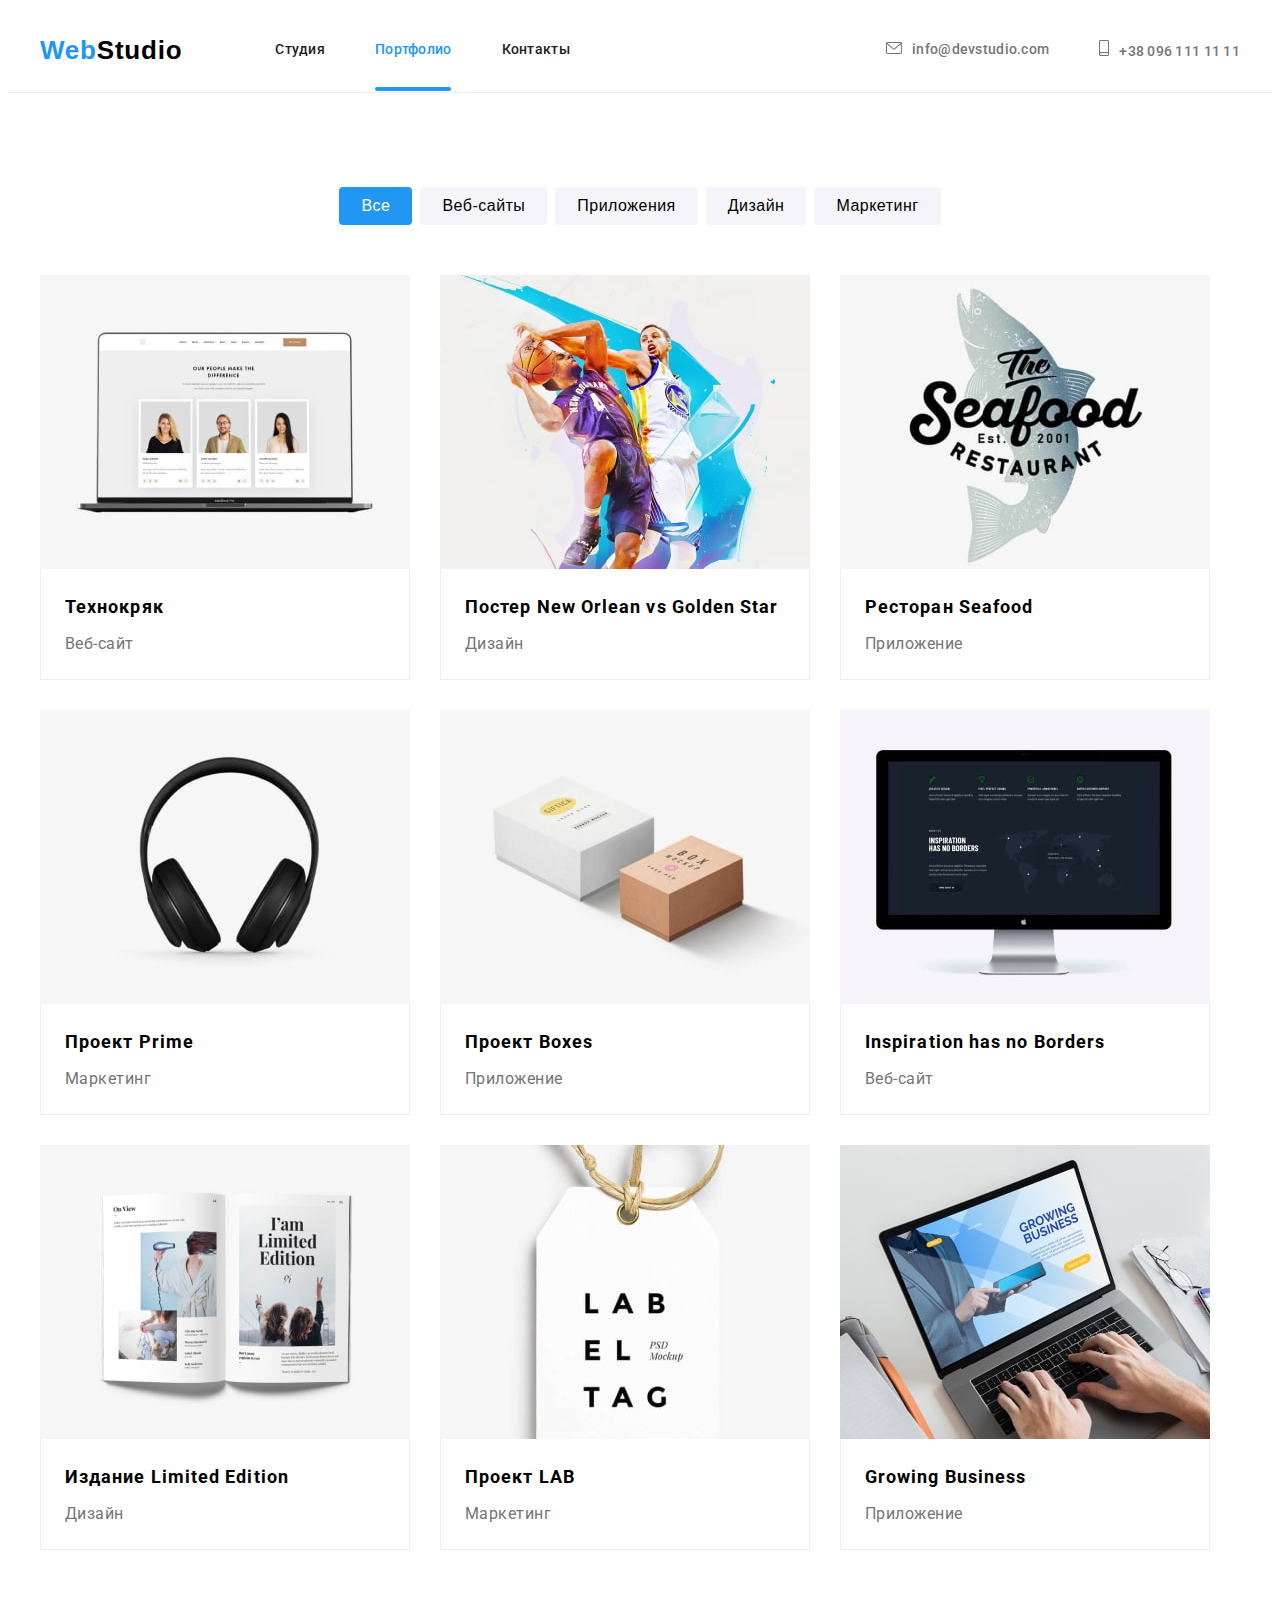
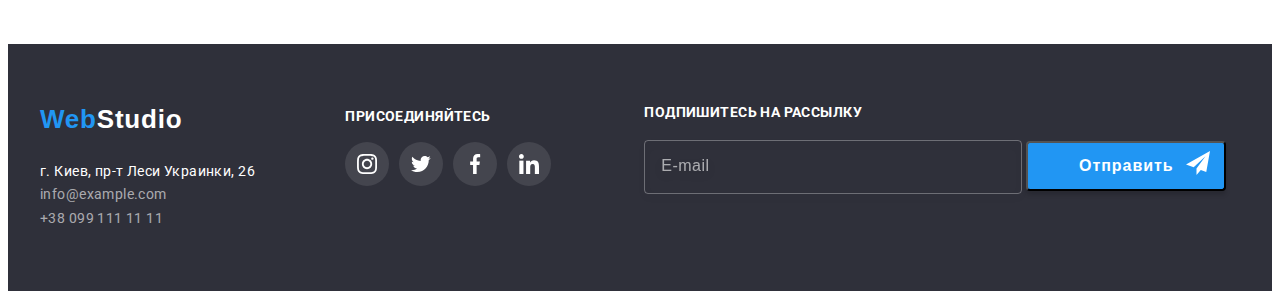
==== portfolio.html @ 410e79f7 "hw6" ====
<!DOCTYPE html>
<html lang="ru">
  <head>
    <meta charset="UTF-8" />
    <meta http-equiv="X-UA-Compatible" content="IE=edge" />
    <meta name="viewport" content="width=device-width, initial-scale=1.0" />
    <title>Web Studio (Version 2.1) portfolio</title>
    <link
      rel="stylesheet"
      href="https://cdnjs.cloudflare.com/ajax/libs/modern-normalize/1.1.0/modern-normalize.min.css"
      integrity="sha512-wpPYUAdjBVSE4KJnH1VR1HeZfpl1ub8YT/NKx4PuQ5NmX2tKuGu6U/JRp5y+Y8XG2tV+wKQpNHVUX03MfMFn9Q=="
      crossorigin="anonymous"
      referrerpolicy="no-referrer"
    />
    <link rel="stylesheet" href="./css/styles.css" />
    <link rel="preconnect" href="https://fonts.googleapis.com" />
    <link rel="preconnect" href="https://fonts.gstatic.com" crossorigin />
    <link
      href="https://fonts.googleapis.com/css2?family=Raleway:wght@700&family=Roboto:wght@400;500;700;900&display=swap"
      rel="stylesheet"
    />
  </head>
  <body>
    <header class="header">
      <div class="container">
        <nav class="header-nav">
          <a class="logo link" href="./index.html">Web<span class="logo-accent">Studio</span></a>
          <ul class="header-list list">
            <li class="header-item">
              <a href="./index.html" class="header-item-link link">Студия</a>
            </li>
            <li class="header-item">
              <a href="./portfolio.html" class="header-item-link link current">Портфолио</a>
            </li>
            <li class="header-item">
              <a href="./index.html" class="header-item-link link">Контакты</a>
            </li>
          </ul>
        </nav>
        <div class="header-conect">
          <ul class="header-list list">
            <li class="header-mail">
              <a class="header-mail-link link" href="mailto:info@devstudio.com">
                <svg class="header-soc-icon" width="16" height="12">
                  <use href="./img/symbol-defs.svg#icon-envelope"></use></svg
                >info@devstudio.com</a
              >
            </li>
            <li class="header-tel">
              <a class="header-tel-link link" href="tel:+380961111111"
                ><svg class="header-soc-icon" width="10" height="16">
                  <use href="./img/symbol-defs.svg#icon-smartphone"></use></svg
                >+38 096 111 11 11</a
              >
            </li>
          </ul>
        </div>
      </div>
    </header>
    <main class="main-portfolio">
      <section class="section menu">
        <div class="container">
          <div class="menu-content">
            <h1 hidden>menu</h1>
            <ul class="menu list">
              <li class="menu-item">
                <button type="button" class="menu-btn current">Все</button>
              </li>
              <li class="menu-item">
                <button type="button" class="menu-btn">Веб-сайты</button>
              </li>
              <li class="menu-item">
                <button type="button" class="menu-btn">Приложения</button>
              </li>
              <li class="menu-item">
                <button type="button" class="menu-btn">Дизайн</button>
              </li>
              <li class="menu-item">
                <button type="button" class="menu-btn">Маркетинг</button>
              </li>
            </ul>
          </div>
          <ul class="portfolio-list list">
            <li class="portfolio-item">
              <div class="portfolio-item-text">
                <img src="./img/img(7).jpg" alt="карттинка с тремя фото" width="370" height="294" />
                <p class="portfolio-top-text">
                  Ресурс предлагает комплексные предложения с разным уровнем функционала и сервисов.
                  Все это позволит посетителю получить исчерпывающие сведения о компании или частном
                  лице.
                </p>
              </div>
              <div class="portfolio-container">
                <h2 class="portfolio-title">Технокряк</h2>
                <p class="portfolio-text">Веб-сайт</p>
              </div>
            </li>
            <li class="portfolio-item">
              <div class="portfolio-item-text">
                <img src="./img/img(8).jpg" alt="два баскетболиста" width="370" height="294" />
                <p class="portfolio-top-text">
                  Ресурс предлагает комплексные предложения с разным уровнем функционала и сервисов.
                  Все это позволит посетителю получить исчерпывающие сведения о компании или частном
                  лице.
                </p>
              </div>
              <div class="portfolio-container">
                <h2 class="portfolio-title">Постер New Orlean vs Golden Star</h2>
                <p class="portfolio-text">Дизайн</p>
              </div>
            </li>
            <li class="portfolio-item">
              <div class="portfolio-item-text">
                <img src="./img/img(9).jpg" alt="лого ресторана" width="370" height="294" />
                <p class="portfolio-top-text">
                  Ресурс предлагает комплексные предложения с разным уровнем функционала и сервисов.
                  Все это позволит посетителю получить исчерпывающие сведения о компании или частном
                  лице.
                </p>
              </div>
              <div class="portfolio-container">
                <h2 class="portfolio-title">Ресторан Seafood</h2>
                <p class="portfolio-text">Приложение</p>
              </div>
            </li>
            <li class="portfolio-item">
              <div class="portfolio-item-text">
                <img src="./img/img(10).jpg" alt="наушники" width="370" height="294" />
                <p class="portfolio-top-text">
                  Ресурс предлагает комплексные предложения с разным уровнем функционала и сервисов.
                  Все это позволит посетителю получить исчерпывающие сведения о компании или частном
                  лице.
                </p>
              </div>
              <div class="portfolio-container">
                <h2 class="portfolio-title">Проект Prime</h2>
                <p class="portfolio-text">Маркетинг</p>
              </div>
            </li>
            <li class="portfolio-item">
              <div class="portfolio-item-text">
                <img src="./img/img(11).jpg" alt="две коробочки" width="370" height="294" />
                <p class="portfolio-top-text">
                  Ресурс предлагает комплексные предложения с разным уровнем функционала и сервисов.
                  Все это позволит посетителю получить исчерпывающие сведения о компании или частном
                  лице.
                </p>
              </div>
              <div class="portfolio-container">
                <h2 class="portfolio-title">Проект Boxes</h2>
                <p class="portfolio-text">Приложение</p>
              </div>
            </li>
            <li class="portfolio-item">
              <div class="portfolio-item-text">
                <img src="./img/img(12).jpg" alt="монитор" width="370" height="294" />
                <p class="portfolio-top-text">
                  Ресурс предлагает комплексные предложения с разным уровнем функционала и сервисов.
                  Все это позволит посетителю получить исчерпывающие сведения о компании или частном
                  лице.
                </p>
              </div>
              <div class="portfolio-container">
                <h2 lang="en" class="portfolio-title">Inspiration has no Borders</h2>
                <p class="portfolio-text">Веб-сайт</p>
              </div>
            </li>
            <li class="portfolio-item">
              <div class="portfolio-item-text">
                <img src="./img/img(13).jpg" alt="книжечка" width="370" height="294" />
                <p class="portfolio-top-text">
                  Ресурс предлагает комплексные предложения с разным уровнем функционала и сервисов.
                  Все это позволит посетителю получить исчерпывающие сведения о компании или частном
                  лице.
                </p>
              </div>
              <div class="portfolio-container">
                <h2 class="portfolio-title">Издание Limited Edition</h2>
                <p class="portfolio-text">Дизайн</p>
              </div>
            </li>
            <li class="portfolio-item">
              <div class="portfolio-item-text">
                <img src="./img/img(14).jpg" alt="ярлык" width="370" height="294" />
                <p class="portfolio-top-text">
                  Ресурс предлагает комплексные предложения с разным уровнем функционала и сервисов.
                  Все это позволит посетителю получить исчерпывающие сведения о компании или частном
                  лице.
                </p>
              </div>
              <div class="portfolio-container">
                <h2 class="portfolio-title">Проект LAB</h2>
                <p class="portfolio-text">Маркетинг</p>
              </div>
            </li>
            <li class="portfolio-item">
              <div class="portfolio-item-text">
                <img src="./img/img(15).jpg" alt="ноутбук" width="370" height="294" />
                <p class="portfolio-top-text">
                  Ресурс предлагает комплексные предложения с разным уровнем функционала и сервисов.
                  Все это позволит посетителю получить исчерпывающие сведения о компании или частном
                  лице.
                </p>
              </div>
              <div class="portfolio-container">
                <h2 lang="en" class="portfolio-title">Growing Business</h2>
                <p class="portfolio-text">Приложение</p>
              </div>
            </li>
          </ul>
        </div>
      </section>
    </main>
    <footer class="footer">
      <div class="container">
        <div class="content-footer">
          <a class="logo-footer link" href="./index.html"
            >Web<span class="logo-accent-footer">Studio</span></a
          >
          <address>
            <ul class="footer-list list link">
              <li class="footer-adress">
                <a
                  class="footer-link link"
                  href="https://goo.gl/maps/JzoebHADmPHZEyWGA"
                  target="_blank"
                  rel="noopener nofollow noreferrer"
                  >г. Киев, пр-т Леси Украинки, 26</a
                >
              </li>
              <li class="footer-adress">
                <a class="footer-link-adress link" href="mailto:info@example.com"
                  >info@example.com</a
                >
              </li>
              <li class="footer-adress">
                <a class="footer-link-adress link" href="tel:+380991111111">+38 099 111 11 11</a>
              </li>
            </ul>
          </address>
        </div>
        <div class="footer-soc">
          <h2 class="footer-soc-title">присоединяйтесь</h2>
          <ul class="footer-soc-list list">
            <li class="footer-soc-item">
              <a href="" class="footer-soc-link link">
                <svg class="footer-soc-icon" width="20" height="20">
                  <use href="./img/symbol-defs.svg#icon-instagram"></use>
                </svg>
              </a>
            </li>
            <li class="footer-soc-item">
              <a href="" class="footer-soc-link link">
                <svg class="footer-soc-icon" width="20" height="20">
                  <use href="./img/symbol-defs.svg#icon-twitter"></use>
                </svg>
              </a>
            </li>
            <li class="footer-soc-item">
              <a href="" class="footer-soc-link link">
                <svg class="footer-soc-icon" width="20" height="20">
                  <use href="./img/symbol-defs.svg#icon-facebook"></use>
                </svg>
              </a>
            </li>
            <li class="footer-soc-item">
              <a href="" class="footer-soc-link link">
                <svg class="footer-soc-icon" width="20" height="20">
                  <use href="./img/symbol-defs.svg#icon-linkedin"></use>
                </svg>
              </a>
            </li>
          </ul>
        </div>
        <div class="footer-subscribe">
          <h2 class="footer-subscribe-title">Подпишитесь на рассылку</h2>
          <label for="footer-subscribe-email" class="footer-subscribe-label"></label>
          <input
            type="email"
            class="footer-subscribe-input"
            name="user-mail"
            id="footer-subscribe-label"
            placeholder="E-mail"
          />
          <button type="submit" class="submit-footer-subscride-btn">
            Отправить<svg class="submit-icon" width="24" height="24">
              <use href="./img/symbol-defs.svg#icon-icon-send"></use>
            </svg>
          </button>
        </div>
      </div>
    </footer>
  </body>
</html>
---- css/styles.css ----
:root {
  --main-color: #212121;
  --first-color: #ffffff;
  --second-color: #757575;
  --accent-color: #2196f3;
  --accent-btn-color: #2196f3;
  --main-background: #ffffff;
}
p,
h1,
h2,
h3,
h4,
h5,
h6 {
  margin: 0;
}
ul,
ol {
  margin: 0;
  padding-left: 0;
}
button {
  cursor: pointer;
}
img {
  display: block;
}
body {
  font-family: 'Roboto', sans-serif;
}
.container {
  width: 1200px;
  margin: 0 auto;
  padding-left: 15px;
  padding-right: 15px;
}
.logo,
.logo-footer {
  padding-bottom: 25px;
  padding-right: 93px;

  font-family: ‘Raleway’, sans-serif;
  font-weight: 700;
  font-size: 26px;
  line-height: 1.19;
  letter-spacing: 0.03em;
  color: var(--accent-color);
  display: block;
}
.logo {
  padding-top: 25px;
}
.logo-accent {
  color: #000;
}
.logo-accent-footer {
  color: var(--first-color);
}
.header {
  border-bottom: 1px solid #ececec;
}
.header-nav {
  display: flex;
  align-items: center;
}
.header-list {
  display: flex;
}
.header .container {
  display: flex;
}
.header-item-portfolio,
.header-mail-portfolio {
  font-weight: 500;
  font-size: 14px;
  line-height: 1.14;
  letter-spacing: 0.02em;
}
.header-item-portfolio {
  color: var(--accent-color);
}
.header-mail-portfolio {
  color: var(--second-color);
}
.header-mail {
  display: flex;
  align-items: center;
}
.header-soc-icon {
  margin-right: 10px;
  fill: #757575;
  align-items: center;

  transition-property: transform;
  transition-duration: 250ms;
  transition-timing-function: cubic-bezier(0.4, 0, 0.2, 1);
}
.header-tel {
  display: flex;
  align-items: center;
}
.header-item-link,
.header-mail-link,
.header-tel-link {
  font-weight: 500;
  font-size: 14px;
  line-height: 1.14;
  letter-spacing: 0.02em;
  display: flex;

  transition-property: transform;
  transition-duration: 250ms;
  transition-timing-function: cubic-bezier(0.4, 0, 0.2, 1);
}
.header-item {
  position: relative;
}
.header-item-link {
  color: var(--main-color);

  display: block;
  padding-top: 32px;
  padding-bottom: 32px;
  margin-right: 50px;
}
.header-item-link.current::after {
  content: '';
  position: absolute;
  width: 60%;
  height: 4px;
  background-color: var(--accent-btn-color);
  border-radius: 2px;
  left: 0;
  bottom: -1px;
}

.header-mail-link,
.header-tel-link {
  color: var(--second-color);

  display: block;
  padding-top: 32px;
  padding-bottom: 32px;
}
.header-mail-link {
  margin-right: 50px;
}
.header-item-link:hover,
.header-item-link:focus,
.header-mail-link:hover,
.header-mail-link:focus,
.header-tel-link:hover,
.header-tel-link:focus {
  color: var(--accent-color);
}
.header-tel-link:hover .header-soc-icon,
.header-tel-link:focus .header-soc-icon,
.header-mail-link:hover .header-soc-icon,
.header-mail-link:focus .header-soc-icon {
  fill: var(--accent-btn-color);
}
.header-conect {
  margin-left: auto;
}
.section {
  padding: 94px 15px;
}
.hero {
  max-width: 1600px;
  margin: 0 auto;
  background: #2f303a;
  background-image: linear-gradient(rgba(47, 48, 58, 0.4), rgba(47, 48, 58, 0.4)),
    url(../img/hero-Img-min.jpg);
  background-repeat: no-repeat;
  background-position: center;
  background-size: cover;
  padding-top: 200px;
  padding-bottom: 200px;
  margin: auto;
}
.hero-title {
  font-weight: 900;
  font-size: 44px;
  line-height: 1.36;
  color: var(--first-color);
  letter-spacing: 0.06em;
  text-transform: uppercase;
  margin-bottom: 30px;
  text-align: center;
}
.hero-button {
  background: var(--accent-btn-color);
  box-shadow: 0px 4px 4px rgba(0, 0, 0, 0.15);
  border-radius: 4px;
  font-weight: 700;
  font-size: 16px;
  line-height: 1.87;
  letter-spacing: 0.06em;
  color: var(--first-color);
  border-style: none;
  padding: 10px 32px;
  margin-left: 480px;
  margin-right: 480px;

  transition-property: transform;
  transition-duration: 250ms;
  transition-timing-function: cubic-bezier(0.4, 0, 0.2, 1);
}
.hero-button:hover {
  background: #188ce8;
}
.hero-button:focus {
  background-color: var(--main-background);
  color: #000;
}
.menu,
.team-list,
.about-list {
  display: flex;
}

.menu-content {
  display: flex;
  justify-content: center;

  margin-bottom: 50px;
}
.menu-item + .menu-item {
  margin-left: 8px;
}
.menu-btn {
  border-radius: 4px;
  padding: 6px 22px;
  margin: 0 auto;

  font-weight: 500;
  font-size: 16px;
  line-height: 1.62;
  letter-spacing: 0.03em;
  background: #f5f4fa;
  border-style: none;
  transition-property: background;
  transition-duration: 250ms;
  transition-timing-function: cubic-bezier(0.4, 0, 0.2, 1);
}
.menu-btm:not(:last-child) {
  margin-right: 8px;
}
.menu-btn:hover {
  background: var(--accent-btn-color);
  box-shadow: 0px 3px 1px rgba(0, 0, 0, 0.1), 0px 1px 2px rgba(0, 0, 0, 0.08),
    0px 2px 2px rgba(0, 0, 0, 0.12);
  color: var(--first-color);
}
button.current {
  background: var(--accent-btn-color);
  color: var(--first-color);
}
a.current {
  color: var(--accent-color);
}
.about {
  font-weight: 700;
  font-size: 36px;
  line-height: 1.17;
  letter-spacing: 0.03em;
  color: var(--main-color);
  padding-bottom: 0;
}
.about-contant {
  width: 270px;
}
.about-title {
  margin-bottom: 10px;
}
.about-list {
  display: inline-block;
  display: flex;
  justify-content: center;
}
.about-content-icon {
  width: 270px;
  height: 120px;
  background: #f5f4fa;
  border-radius: 4px;
  margin-right: 30px;
  margin-bottom: 30px;
}
.about-content-icon:last-child {
  margin-right: 0;
}
.about-link {
  width: 100%;
  height: 100%;
  display: flex;
  align-items: center;
  justify-content: center;
}
.about-title,
.team-header {
  font-weight: 700;
  font-size: 14px;
  line-height: 1.14;
  letter-spacing: 0.03em;

  color: var(--main-color);
}
.about-title {
  text-transform: uppercase;
}
.galeri-list {
  display: flex;
  position: relative;
}
.galeri-title-img {
  font-weight: 700;
  font-size: 36px;
  line-height: 1.17;
  text-align: center;
  letter-spacing: 0.03em;
  text-transform: none;
  color: var(--main-color);
  margin-bottom: 50px;
}
.galeri-list-img:not(:last-child) {
  margin-right: 30px;
}
.box {
  font-weight: 700;
  font-size: 14px;
  line-height: 1.14;
  text-align: center;
  letter-spacing: 0.03em;
  text-transform: uppercase;

  color: var(--first-color);

  width: 370px;
  height: 70px;

  background: rgba(47, 48, 58, 0.8);
  padding: 27px 82px;
  position: absolute;
  bottom: 0;
}
.about-text {
  font-weight: 400;
  font-size: 14px;
  line-height: 1.71;
  letter-spacing: 0.03em;
  color: var(--second-color);
}
.team {
  background: #f5f4fa;
}
.team-container {
  padding-top: 30px;
  padding-bottom: 30px;
  text-align: center;
  background-color: #ffffff;
  width: 270px;
  border-radius: 0px 0px 4px 4px;
  box-shadow: 0px 1px 3px rgba(0, 0, 0, 0.12), 0px 1px 1px rgba(0, 0, 0, 0.14),
    0px 2px 1px rgba(0, 0, 0, 0.2);
}
.img {
  box-shadow: 0px 1px 3px rgba(0, 0, 0, 0.12), 0px 1px 1px rgba(0, 0, 0, 0.14),
    0px 2px 1px rgba(0, 0, 0, 0.2);
}
.team-header {
  font-weight: 700;
  font-size: 36px;
  line-height: 1.17;
  text-align: center;
  letter-spacing: 0.03em;

  color: var(--main-color);
  margin-bottom: 50px;
}
.team-title {
  font-weight: 500;
  font-size: 16px;
  line-height: 1.19;
  letter-spacing: 0.03em;
  color: var(--main-color);
}
.team-list {
  justify-content: space-between;
}
.team-text {
  font-weight: 400;
  font-size: 16px;
  line-height: 1.19;
  letter-spacing: 0.03em;
  color: var(--second-color);
}
.team-soc-list {
  display: flex;
  justify-content: center;
  margin-top: 16px;
}
.team-soc-item {
  width: 44px;
  height: 44px;
  margin-right: 10px;
}
.team-soc-item:last-child {
  margin-right: 0;
}
.team-soc-link {
  width: 100%;
  height: 100%;
  border-radius: 50%;
  display: flex;
  align-items: center;
  justify-content: center;
  fill: #afb1b8;

  transition-property: transform;
  transition-duration: 250ms;
  transition-timing-function: cubic-bezier(0.4, 0, 0.2, 1);
}
.team-soc-link:hover,
.team-soc-link:focus {
  background-color: var(--accent-btn-color);
  fill: var(--first-color);
}
.clients-title {
  font-weight: 700;
  font-size: 36px;
  line-height: 1.17;
  text-align: center;
  letter-spacing: 0.03em;

  color: var(--main-color);
  margin-bottom: 50px;
}
.clients-list {
  display: flex;
  justify-content: center;
}
.clients-item:focus .clients-icon,
.clients-item:hover .clients-icon {
  fill: var(--accent-btn-color);
}
.clients-item:focus,
.clients-item:hover {
  border-color: var(--accent-btn-color);
}
.clients-item {
  width: 170px;
  height: 92px;
  border: 1px solid #afb1b8;
  border-radius: 4px;
  display: block;
  margin-right: 30px;
  align-items: center;

  transition-property: transform;
  transition-duration: 250ms;
  transition-timing-function: cubic-bezier(0.4, 0, 0.2, 1);
}
.clients-item:last-child {
  margin-right: 0;
  justify-content: center;
}
.clients-link {
  width: 100%;
  height: 100%;
  display: flex;
  align-items: center;
  justify-content: center;
  fill: #afb1b8;
}
.footer {
  background: #2f303a;
  padding-top: 60px;
  padding-bottom: 60px;
}
.footer .container {
  display: flex;
}
.content-footer {
  margin-right: 70px;
}
.footer-link,
.footer-link-adress {
  font-weight: 400;
  font-size: 14px;
  line-height: 1.71;
  letter-spacing: 0.03em;
  font-style: normal;

  transition-property: transform;
  transition-duration: 250ms;
  transition-timing-function: cubic-bezier(0.4, 0, 0.2, 1);
}
.footer-link {
  color: var(--first-color);

  margin-bottom: 9px;
}
.footer-link-adress {
  color: rgba(255, 255, 255, 0.6);

  margin-bottom: 9px;
}
.footer-link:hover,
.footer-link-adress:hover {
  color: var(--accent-color);
}
.footer-soc-title {
  font-weight: 700;
  font-size: 14px;
  line-height: 1.14px;
  letter-spacing: 0.03em;
  text-transform: uppercase;

  color: var(--first-color);
  padding-top: 12px;
}
.footer-soc-list {
  display: flex;
}
.footer-soc-item {
  width: 44px;
  height: 44px;
  margin-right: 10px;
  margin-top: 25px;
}
.footer-soc-item:last-child {
  margin-right: 0;
}
.footer-soc-link {
  width: 100%;
  height: 100%;
  border-radius: 50%;
  display: flex;
  align-items: center;
  justify-content: center;
  fill: var(--first-color);
  background-color: rgba(255, 255, 255, 0.1);

  transition-property: transform;
  transition-duration: 250ms;
  transition-timing-function: cubic-bezier(0.4, 0, 0.2, 1);
}
.footer-soc-link:hover,
.footer-soc-link:focus {
  background-color: var(--accent-color);
}
.footer-subscribe {
  margin-left: 93px;
}
.footer-subscribe-title {
  font-weight: 700;
  font-size: 14px;
  line-height: 16px;
  letter-spacing: 0.03em;
  text-transform: uppercase;

  color: var(--first-color);
  margin-bottom: 20px;
}
.footer-subscribe-input {
  width: 358px;
  height: 50px;
  background-color: transparent;

  border: 1px solid rgba(255, 255, 255, 0.3);
  filter: drop-shadow(0px 4px 4px rgba(0, 0, 0, 0.15));
  border-radius: 4px;
  padding-left: 16px;
}
.footer-subscribe-input::placeholder {
  font-weight: 400;
  font-size: 16px;
  line-height: 20px;
  letter-spacing: 0.03em;
  color: rgba(255, 255, 255, 0.6);
}
.submit-footer-subscride-btn {
  width: 200px;
  height: 50px;
  background: var(--accent-btn-color);
  box-shadow: 0px 4px 4px rgba(0, 0, 0, 0.15);
  border-radius: 4px;

  font-weight: 700;
  font-size: 16px;
  line-height: 30px;
  letter-spacing: 0.06em;

  color: var(--first-color);
}
.submit-icon {
  fill: var(--first-color);
  position: absolute;
  transform: translate(50%);
}
.main-portfolio .header-portfolio {
  background: var(--main-background);
}
.portfolio-container {
  padding-top: 20px;
  padding-bottom: 20px;
  padding-left: 24px;
  padding-right: 24px;
  border: 1px solid #eeeeee;
  border-top: none;
}
.portfolio-list {
  display: flex;
  flex-wrap: wrap;
}
.portfolio-top-text {
  position: absolute;
  top: 0;
  color: var(--first-color);
  background: rgba(33, 150, 243, 0.9);
  line-height: 1.5;
  padding: 63px 24px;
  height: 100%;
  transform: translateY(100%);
  transition: transform 250ms cubic-bezier(0.4, 0, 0.2, 1);

  font-weight: 400;
  font-size: 18px;
  line-height: 1.56;
  letter-spacing: 0.03em;
}
.portfolio-item-text {
  position: relative;
  overflow: hidden;
}
.portfolio-title {
  font-weight: 700;
  font-size: 18px;
  line-height: 2;
  letter-spacing: 0.06em;

  margin-bottom: 4px;
}
.portfolio-item {
  width: calc(100% / 3-30px);
  margin-right: 30px;
  margin-bottom: 30px;

  transition-property: transform;
  transition-duration: 250ms;
  transition-timing-function: cubic-bezier(0.4, 0, 0.2, 1);
}
.portfolio-item:hover .portfolio-top-text {
  transform: translate(0);
}
.portfolio-item:hover {
  box-shadow: 0px 1px 1px rgba(0, 0, 0, 0.12), 0px 4px 4px rgba(0, 0, 0, 0.06),
    1px 4px 6px rgba(0, 0, 0, 0.16);
}
.portfolio-item:nth-child(3n + 3) {
  margin-right: 0;
}
.portfolio-item:nth-child(n + 7) {
  margin-bottom: 0;
}
.portfolio-text {
  font-weight: 400;
  font-size: 16px;
  line-height: 1.87;
  letter-spacing: 0.03em;
  color: var(--second-color);
}
.list {
  list-style: none;
}
.link {
  text-decoration: none;
}
.backdrop {
  width: 100%;
  height: 100%;
  background-color: rgba(0, 0, 0, 0.2);
  top: 0;
  position: fixed;
  transition: opasity 250ms, visibility 250ms;
}
.modal {
  width: 528px;
  height: 581px;
  background-color: var(--main-background);
  border-radius: 4px;
  position: absolute;
  top: 50%;
  left: 50%;
  transform: translate(-50%, -50%);
  padding: 40px;
}
.modal-close-btn {
  width: 30px;
  height: 30px;
  border-radius: 50%;
  border: 1px solid rgba(0, 0, 0, 0.1);
  background-color: transparent;
  position: absolute;
  top: 8px;
  right: 8px;

  transition-property: transform;
  transition-duration: 250ms;
  transition-timing-function: cubic-bezier(0.4, 0, 0.2, 1);
}
.modal-close-btn:focus {
  fill: var(--accent-btn-color);
}
.modal-close-btn:hover {
  fill: var(--accent-btn-color);
}
.is-hidden {
  visibility: hidden;
  opacity: 0;
  pointer-events: none;
}
.modal-field {
  margin-bottom: 10px;
}
.inpet-wrap {
  position: relative;
}
.modal-icon {
  position: absolute;
  left: 11px;
  top: 50%;
  transform: translateY(-50%);
}
.modal-title {
  font-weight: 700;
  font-size: 20px;
  line-height: 23px;
  text-align: center;
  letter-spacing: 0.03em;

  color: var(--main-color);
  margin-bottom: 12px;
}
.modal-input {
  width: 100%;
  height: 40px;
  border: 1px solid rgba(33, 33, 33, 0.2);
  border-radius: 4px;

  outline: none;

  transition-property: transform;
  transition-duration: 250ms;
  transition-timing-function: cubic-bezier(0.4, 0, 0.2, 1);
}
.modal-input:focus {
  border-color: var(--accent-btn-color);
}
.modal-input:focus + .modal-icon {
  fill: var(--accent-btn-color);
}
.modal-label {
  font-weight: 400;
  font-size: 12px;
  line-height: 14px;
  letter-spacing: 0.01em;
  margin-bottom: 4px;
  color: var(--second-color);
}
.modal-text {
  width: 100%;
  height: 120px;
  border: 1px solid rgba(33, 33, 33, 0.2);
  border-radius: 4px;
  padding: 12px 16px;
  resize: none;
  outline: none;
}
.modal-text:not(:placeholder-shown) {
  border-color: var(--accent-btn-color);
}
.modal-text::placeholder {
  font-weight: 400;
  font-size: 12px;
  line-height: 14px;
  letter-spacing: 0.01em;

  color: rgba(117, 117, 117, 0.5);
}

.submit-modal-btn {
  display: flex;
  margin: 0 auto;
  width: 200px;
  height: 50px;
  left: 700px;
  top: 712px;

  background: #2196f3;
  border-radius: 4px;
  align-items: center;
  border-style: none;

  color: var(--first-color);
  padding: 10px 60px;

  transition-property: transform;
  transition-duration: 250ms;
  transition-timing-function: cubic-bezier(0.4, 0, 0.2, 1);
}
.submit-modal-btn:hover,
.submit-modal-btn:focus {
  box-shadow: 0px 4px 4px rgba(0, 0, 0, 0.15);
}
.check-text {
  font-weight: 400;
  font-size: 14px;
  line-height: 24px;
  letter-spacing: 0.03em;

  color: #757575;
  display: flex;
}
.check-text-accent {
  color: var(--accent-color);
  text-decoration: underline;
}
.check-text::before {
  content: '';
  width: 16px;
  height: 15px;
  border: 2px solid #212121;
  border-radius: 3px;
  margin-right: 8px;
  margin-top: 4px;
}
.modal-check:checked + .check-text::before {
  background-color: var(--accent-btn-color);
  background-image: url(../img/Check.svg);
  border: none;
  background-repeat: no-repeat;
  background-position: center;
}
.modal-check:focus + .check-text::before {
  border-color: var(--accent-btn-color);
}
.visually-hidden {
  position: absolute;
  white-space: nowrap;
  width: 1px;
  height: 1px;
  overflow: hidden;
  border: 0;
  padding: 0;
  clip: rect(0 0 0 0);
  clip-path: inset(50%);
  margin: -1px;
}
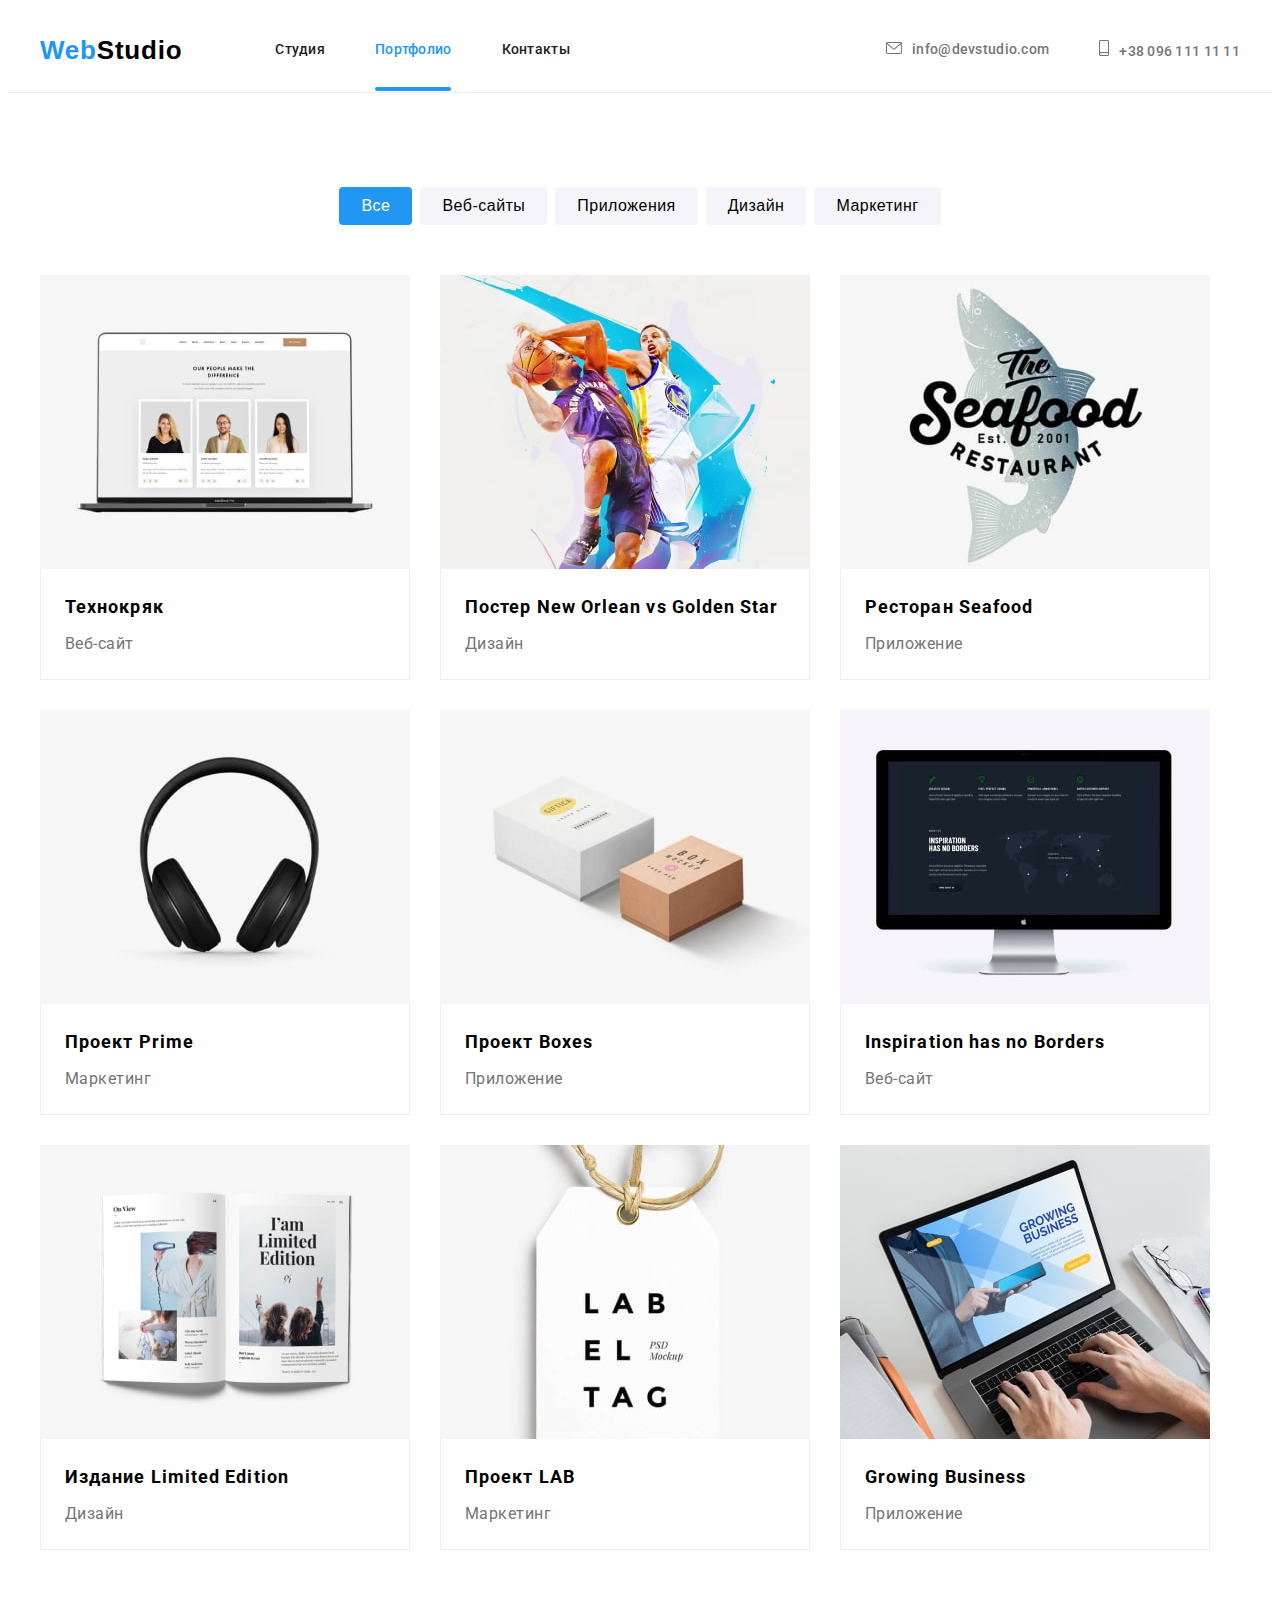
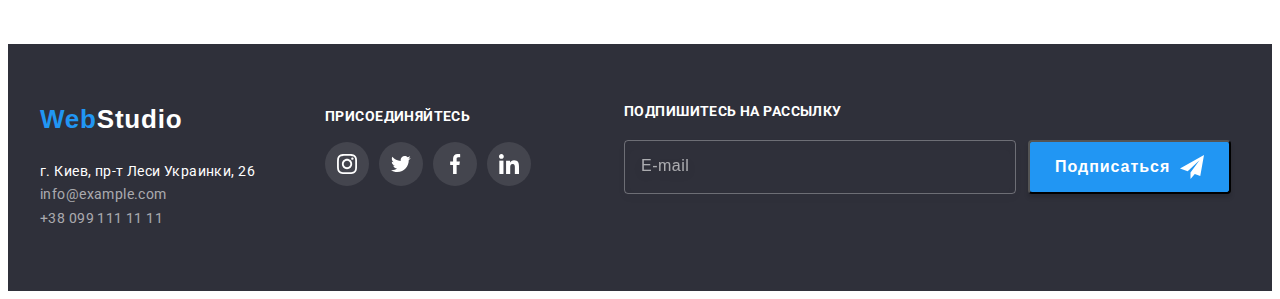
==== commit 7903198e: "bag fixed" ====
--- a/portfolio.html
+++ b/portfolio.html
@@ -274,19 +274,21 @@
         </div>
         <div class="footer-subscribe">
           <h2 class="footer-subscribe-title">Подпишитесь на рассылку</h2>
-          <label for="footer-subscribe-email" class="footer-subscribe-label"></label>
-          <input
-            type="email"
-            class="footer-subscribe-input"
-            name="user-mail"
-            id="footer-subscribe-label"
-            placeholder="E-mail"
-          />
-          <button type="submit" class="submit-footer-subscride-btn">
-            Отправить<svg class="submit-icon" width="24" height="24">
-              <use href="./img/symbol-defs.svg#icon-icon-send"></use>
-            </svg>
-          </button>
+          <form class="footer-subscribe-form">
+            <label for="footer-subscribe-email" class="footer-subscribe-label"></label>
+            <input
+              type="email"
+              class="footer-subscribe-input"
+              name="user-mail"
+              id="footer-subscribe-label"
+              placeholder="E-mail"
+            />
+            <button type="submit" class="submit-footer-subscride-btn">
+              Подписаться<svg class="submit-icon" width="24" height="24">
+                <use href="./img/symbol-defs.svg#icon-icon-send"></use>
+              </svg>
+            </button>
+          </form>
         </div>
       </div>
     </footer>
--- a/css/styles.css
+++ b/css/styles.css
@@ -38,7 +38,7 @@
 .logo,
 .logo-footer {
   padding-bottom: 25px;
-  padding-right: 93px;
+  /**/
 
   font-family: ‘Raleway’, sans-serif;
   font-weight: 700;
@@ -50,6 +50,7 @@
 }
 .logo {
   padding-top: 25px;
+  padding-right: 93px;
 }
 .logo-accent {
   color: #000;
@@ -553,10 +554,13 @@
 .footer-subscribe {
   margin-left: 93px;
 }
+.footer-subscribe-form {
+  display: flex;
+}
 .footer-subscribe-title {
   font-weight: 700;
   font-size: 14px;
-  line-height: 16px;
+  line-height: 1.14;
   letter-spacing: 0.03em;
   text-transform: uppercase;
 
@@ -572,32 +576,36 @@
   filter: drop-shadow(0px 4px 4px rgba(0, 0, 0, 0.15));
   border-radius: 4px;
   padding-left: 16px;
+  padding-right: 16px;
+  margin-right: 12px;
 }
 .footer-subscribe-input::placeholder {
   font-weight: 400;
   font-size: 16px;
-  line-height: 20px;
+  line-height: 1.25;
   letter-spacing: 0.03em;
   color: rgba(255, 255, 255, 0.6);
 }
 .submit-footer-subscride-btn {
-  width: 200px;
-  height: 50px;
   background: var(--accent-btn-color);
   box-shadow: 0px 4px 4px rgba(0, 0, 0, 0.15);
   border-radius: 4px;
 
   font-weight: 700;
   font-size: 16px;
-  line-height: 30px;
+  line-height: 1.87;
   letter-spacing: 0.06em;
 
   color: var(--first-color);
+  display: flex;
+  align-items: center;
+  padding-left: 25px;
+  padding-right: 25px;
+  justify-content: space-around;
 }
 .submit-icon {
   fill: var(--first-color);
-  position: absolute;
-  transform: translate(50%);
+  margin-left: 10px;
 }
 .main-portfolio .header-portfolio {
   background: var(--main-background);
@@ -705,10 +713,14 @@
   position: absolute;
   top: 8px;
   right: 8px;
-
-  transition-property: transform;
-  transition-duration: 250ms;
-  transition-timing-function: cubic-bezier(0.4, 0, 0.2, 1);
+  align-items: center;
+  display: flex;
+
+  transition-property: transform;
+  transition-duration: 250ms;
+  transition-timing-function: cubic-bezier(0.4, 0, 0.2, 1);
+}
+.icon-close-black {
 }
 .modal-close-btn:focus {
   fill: var(--accent-btn-color);
@@ -723,6 +735,10 @@
 }
 .modal-field {
   margin-bottom: 10px;
+}
+.modal-field-check {
+  margin-left: 26px;
+  margin-bottom: 20px;
 }
 .inpet-wrap {
   position: relative;
@@ -736,7 +752,7 @@
 .modal-title {
   font-weight: 700;
   font-size: 20px;
-  line-height: 23px;
+  line-height: 1.15;
   text-align: center;
   letter-spacing: 0.03em;
 
@@ -748,8 +764,9 @@
   height: 40px;
   border: 1px solid rgba(33, 33, 33, 0.2);
   border-radius: 4px;
-
+  margin-top: 4px;
   outline: none;
+  padding-left: 42px;
 
   transition-property: transform;
   transition-duration: 250ms;
@@ -764,9 +781,8 @@
 .modal-label {
   font-weight: 400;
   font-size: 12px;
-  line-height: 14px;
+  line-height: 1.17;
   letter-spacing: 0.01em;
-  margin-bottom: 4px;
   color: var(--second-color);
 }
 .modal-text {
@@ -777,6 +793,7 @@
   padding: 12px 16px;
   resize: none;
   outline: none;
+  margin-top: 4px;
 }
 .modal-text:not(:placeholder-shown) {
   border-color: var(--accent-btn-color);
@@ -784,7 +801,7 @@
 .modal-text::placeholder {
   font-weight: 400;
   font-size: 12px;
-  line-height: 14px;
+  line-height: 1.17;
   letter-spacing: 0.01em;
 
   color: rgba(117, 117, 117, 0.5);
@@ -793,18 +810,16 @@
 .submit-modal-btn {
   display: flex;
   margin: 0 auto;
-  width: 200px;
-  height: 50px;
-  left: 700px;
-  top: 712px;
-
+  font-weight: 700;
   background: #2196f3;
   border-radius: 4px;
-  align-items: center;
   border-style: none;
-
-  color: var(--first-color);
-  padding: 10px 60px;
+  font-size: 16px;
+  line-height: 1.87;
+  letter-spacing: 0.06em;
+
+  color: var(--first-color);
+  padding: 10px 55px;
 
   transition-property: transform;
   transition-duration: 250ms;
@@ -817,11 +832,12 @@
 .check-text {
   font-weight: 400;
   font-size: 14px;
-  line-height: 24px;
+  line-height: 1.71;
   letter-spacing: 0.03em;
 
   color: #757575;
   display: flex;
+  margin-top: 20px;
 }
 .check-text-accent {
   color: var(--accent-color);
